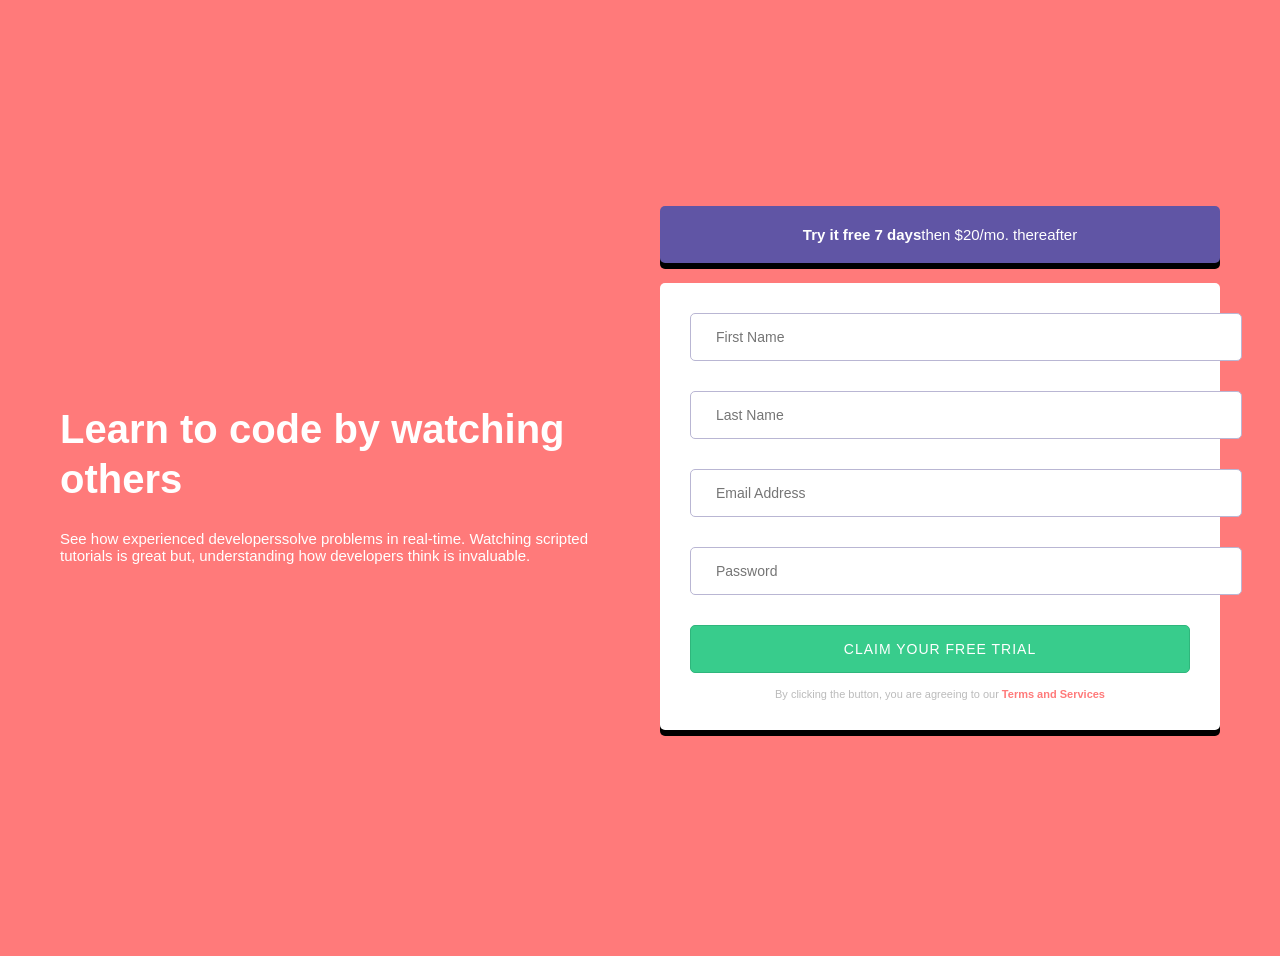
==== index.html @ f9347876 "changed files" ====
<!DOCTYPE html>
<html lang="en">
<head>
  <meta charset="UTF-8">
  <meta name="viewport" content="width=device-width, initial-scale=1.0"> <!-- displays site properly based on user's device -->

  <link rel="icon" type="image/png" sizes="32x32" href="./images/favicon-32x32.png">
  
  <title>Frontend Mentor | Intro component with sign up form</title>

<link rel="stylesheet" href="style.css">
</head>
<body>
  <div class="container">
  <div>
    <h1>Learn to code by watching others</h1>
    <P>
      See how experienced developerssolve problems
      in real-time. Watching scripted tutorials is great but,
      understanding how developers think is invaluable.
    </P>
  </div>
  <div>
    <div class="Box Box-blue">
      <p>
    <strong>Try it free 7 days</strong>then $20/mo. thereafter
      </p>
    </div>
    
    <form class="Box" id="form">
      <div class="form-control">
        <input type="text" id="firstname" placeholder="First Name"  />
        <small>First Name cannot be empty</small>
      </div>
      <div class="form-control"><input type="text" id="lastname"  placeholder="Last Name" />
        <small>Last Name cannot be empty</small>
      </div>
      <div class="form-control"><input type="email" id="email" placeholder="Email Address" />
        <small>Email cannot be empty</small>
      </div>
      <div class="form-control">
        <input type="password" id="password" placeholder="Password" />
      <small>Password cannot be empty</small>
    </div>

      <button>Claim your free trial</button>
        <small>
          By clicking the button, you are agreeing to our
          <a href="a">Terms and Services</a>
        </small>
    </form>
  </div>
  </div>
  
  <script src=".script.js"></script>
</body>
</html>
---- style.css ----
@import url(https://fonts.google.com/specimen/Poppins)
family=Poppins:400, 500, 600, 7005display=swap');

* {
    box-sizing: border-Box ;
}

body {
    background-image: url('./images/bg-intro-desktop.png');
    background-color: hsl(0, 100%, 74%);
    color: #fff;
    font-family: 'Poppins' , sans-serif;
}

.container {
    display: flex;
    align-items: center;
    justify-content: center;
    flex-wrap: wrap;
    max-width: 1200px;
    margin: 0 auto;
    min-height: 100vh;
    padding: 20px;
}

.container > div {
    flex: 1;
    padding: 0 20px;
}

h1 {
    font-size: 40px;
    line-height: 50px;
}

p {
    font-size: 15px;
    capacity: 0.8;
}

.Box {
    background-color: #fff;
    border-radius: 5px;
    box-shadow: 0 6px rgb(0, 0, 0.2);
    padding: 30px;
    margin-bottom: 20px;
    text-align: center;
}


.Box p {
    margin: 0;
}

.Box-blue {

    background-color:hsl(248, 32%, 49%) ;
    padding: 20px;
}


.form-control {
    position: relative;
    margin-bottom: 30px;
}


.form-control small {
    color: hsl(0, 100%, 74%) ;
    font-weight: 600;
    position: absolute;
    bottom: -24px;
    right: 0;
    opacity: 0;
    text-align: right;
}


input {
    border-radius: 5px;
    border: 1px solid  hsl(246, 25%, 77%)
    ;
    font-family: 'Poppins', sans-serif;
    font-size: 14px;
    font-weight: 500;
    padding: 15px 25px;
    display: block;
    width: 100%;
}

input:focus {
    border: 1px solid hsl(248, 32%, 49%);
    outline: none;
}

button {
    background-color:hsl(154, 59%, 51%) ;
    border-radius: 5px;
    border: 1px solid hsl(154, 59%, 45%);
    box-shadow: 0 2pxhsl(154, 59%, 45%);  ;
    color: #fff;
    cursor: pointer;
    display: block;
    font-family: 'Poppins', sans-serif;
    font-size: 14px;
    font-weight: 500;
    padding: 15px 25px;
    letter-spacing: 1px;
    text-transform: uppercase;
    width: 100%;
    /* transition: transform 0.4s ease;
    */
}

button:focus {
    outline: none;
}

button:active {
    box-shadow: 0 0 hsl(154, 59%, 45%);
    transform: translateY(2px);
}

small {
    display: block;
    color: #bbb;
    font-size: 11px;
    font-weight: 500;
    margin-top: 15px;

}

small a {
    color:hsl(0, 100%, 74%);
    font-weight: 600;
    text-decoration: none; 
}

@media screen and (max-width: 768px) {
    h1 {
        text-align: center;
    }

    p {
        text-align: center;
    }

    .container {
        font: column;
    }
    
}
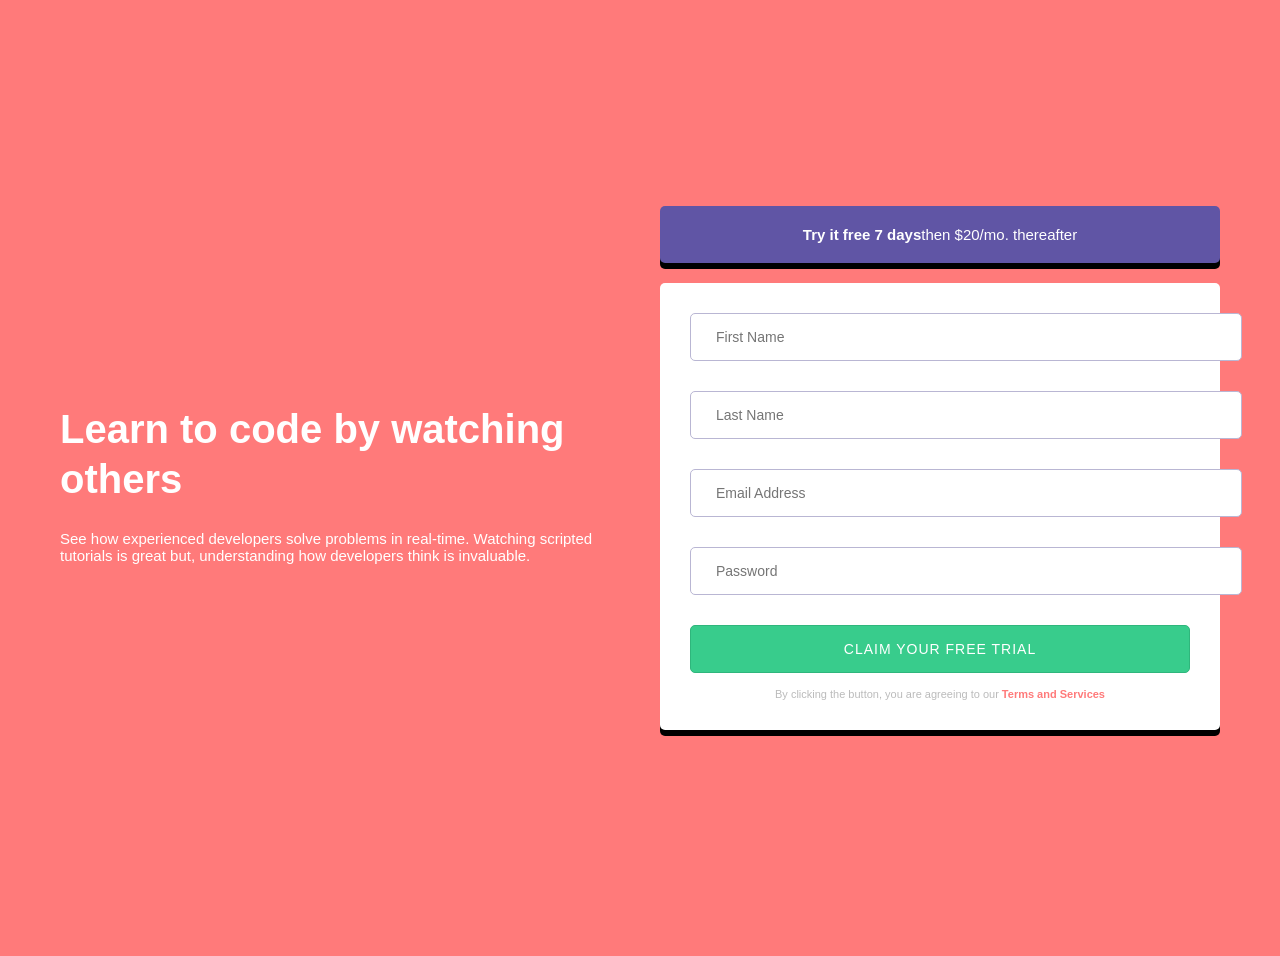
==== commit 7a1bb7f7: "fix typo and update readme" ====
--- a/index.html
+++ b/index.html
@@ -15,7 +15,7 @@
   <div>
     <h1>Learn to code by watching others</h1>
     <P>
-      See how experienced developerssolve problems
+      See how experienced developers solve problems
       in real-time. Watching scripted tutorials is great but,
       understanding how developers think is invaluable.
     </P>
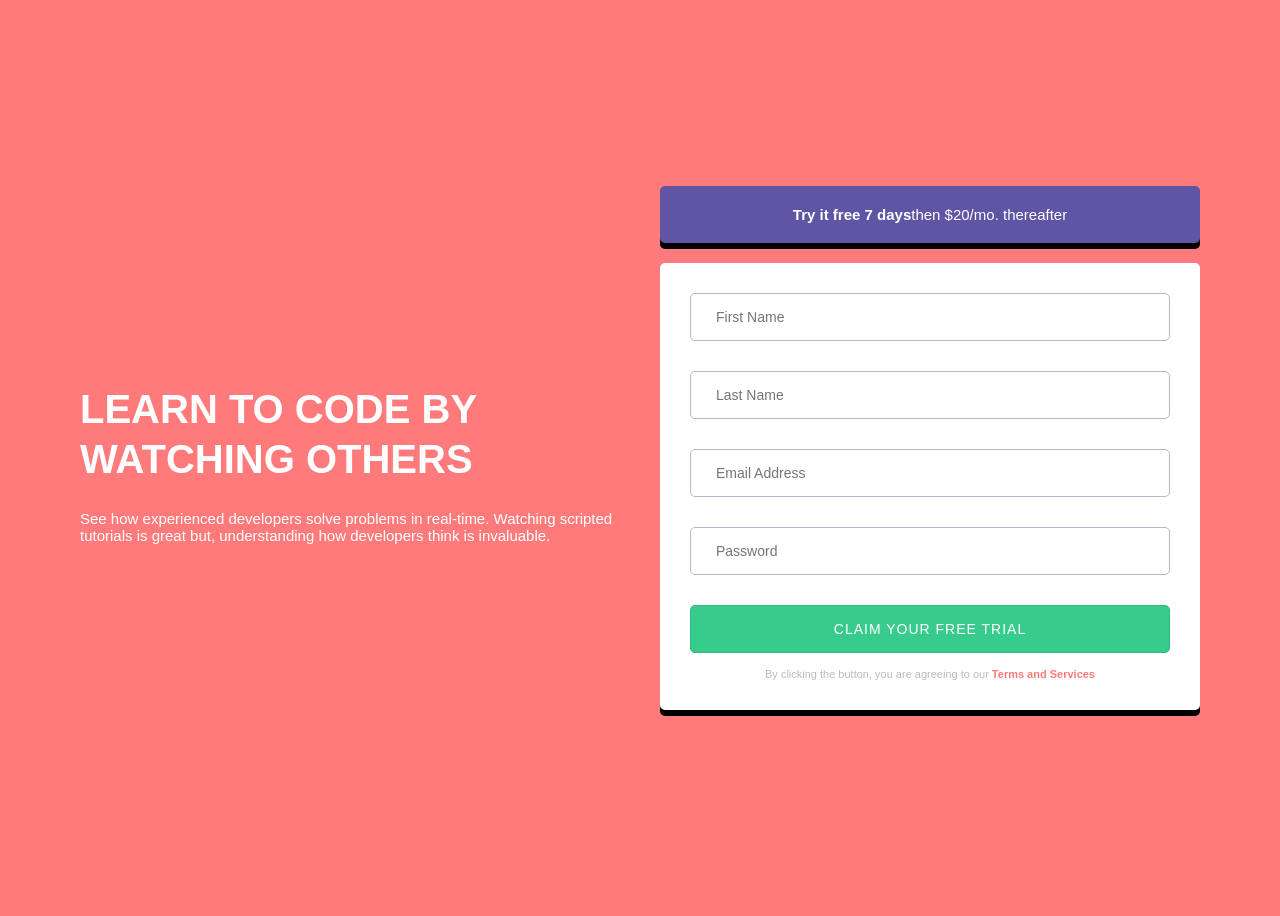
==== commit edefc2d6: "add ainmation to main title" ====
--- a/index.html
+++ b/index.html
@@ -1,57 +1,59 @@
 <!DOCTYPE html>
 <html lang="en">
+
 <head>
   <meta charset="UTF-8">
-  <meta name="viewport" content="width=device-width, initial-scale=1.0"> <!-- displays site properly based on user's device -->
+  <meta name="viewport" content="width=device-width, initial-scale=1.0">
 
   <link rel="icon" type="image/png" sizes="32x32" href="./images/favicon-32x32.png">
-  
-  <title>Frontend Mentor | Intro component with sign up form</title>
 
-<link rel="stylesheet" href="style.css">
+  <title>sign-up</title>
+
+  <link rel="stylesheet" href="style.css">
 </head>
+
 <body>
   <div class="container">
-  <div>
-    <h1>Learn to code by watching others</h1>
-    <P>
-      See how experienced developers solve problems
-      in real-time. Watching scripted tutorials is great but,
-      understanding how developers think is invaluable.
-    </P>
-  </div>
-  <div>
-    <div class="Box Box-blue">
-      <p>
-    <strong>Try it free 7 days</strong>then $20/mo. thereafter
-      </p>
+    <div>
+      <h1 class="main-title">Learn to code by watching others</h1>
+      <P>
+        See how experienced developers solve problems
+        in real-time. Watching scripted tutorials is great but,
+        understanding how developers think is invaluable.
+      </P>
     </div>
-    
-    <form class="Box" id="form">
-      <div class="form-control">
-        <input type="text" id="firstname" placeholder="First Name"  />
-        <small>First Name cannot be empty</small>
+    <div>
+      <div class="Box Box-blue">
+        <p>
+          <strong>Try it free 7 days</strong>then $20/mo. thereafter
+        </p>
       </div>
-      <div class="form-control"><input type="text" id="lastname"  placeholder="Last Name" />
-        <small>Last Name cannot be empty</small>
-      </div>
-      <div class="form-control"><input type="email" id="email" placeholder="Email Address" />
-        <small>Email cannot be empty</small>
-      </div>
-      <div class="form-control">
-        <input type="password" id="password" placeholder="Password" />
-      <small>Password cannot be empty</small>
-    </div>
 
-      <button>Claim your free trial</button>
+      <form class="Box" id="form">
+
+        <div class="form-control">
+          <input type="text" id="firstname" placeholder="First Name" />
+          <small>First Name cannot be empty</small>
+        </div>
+        <div class="form-control"><input type="text" id="lastname" placeholder="Last Name" />
+          <small>Last Name cannot be empty</small>
+        </div>
+        <div class="form-control"><input type="email" id="email" placeholder="Email Address" />
+          <small>Email cannot be empty</small>
+        </div>
+        <div class="form-control">
+          <input type="password" id="password" placeholder="Password" />
+          <small>Password cannot be empty</small>
+        </div>
+
+        <button>Claim your free trial</button>
         <small>
           By clicking the button, you are agreeing to our
           <a href="a">Terms and Services</a>
         </small>
-    </form>
+      </form>
+    </div>
   </div>
-  </div>
-  
-  <script src=".script.js"></script>
 </body>
+
 </html>
--- a/style.css
+++ b/style.css
@@ -1,5 +1,4 @@
-@import url(https://fonts.google.com/specimen/Poppins)
-family=Poppins:400, 500, 600, 7005display=swap');
+@import url('https://fonts.google.com/specimen/Poppins?family=Poppins:400, 500, 600, 700&display=swap');
 
 * {
     box-sizing: border-Box ;
@@ -10,6 +9,21 @@
     background-color: hsl(0, 100%, 74%);
     color: #fff;
     font-family: 'Poppins' , sans-serif;
+}
+
+.main-title{
+    text-transform: uppercase;
+    animation: MoveFromBottom 1s ease-in 2s;
+}
+
+@keyframes MoveFromBottom{
+    0% {
+        transform: translateY(25rem);
+      }
+
+      100% {
+        transform: translateY(0);
+      }
 }
 
 .container {
@@ -147,6 +161,5 @@
 
     .container {
         font: column;
-    }
-    
+    }   
 }
